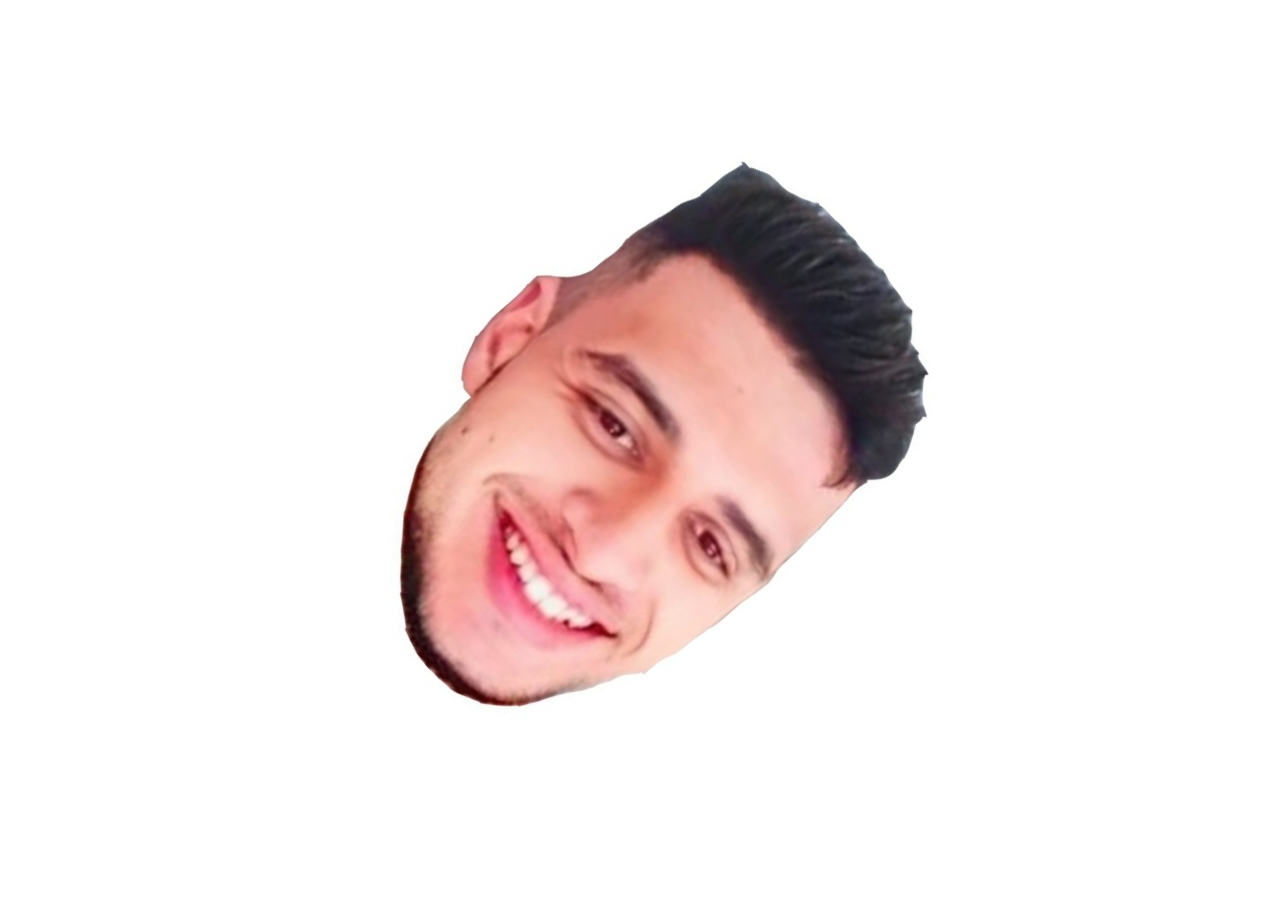
==== index.html @ 238a66ec "Estrutura inicial do projeto" ====
<!doctype html>
<html lang="pt-br">

<head>

    <meta charset="utf-8">
    <meta name="viewport" content="width=device-width, initial-scale=1">

    <link href="https://cdn.jsdelivr.net/npm/bootstrap@5.0.2/dist/css/bootstrap.min.css" rel="stylesheet" integrity="sha384-EVSTQN3/azprG1Anm3QDgpJLIm9Nao0Yz1ztcQTwFspd3yD65VohhpuuCOmLASjC" crossorigin="anonymous">
    <link rel="stylesheet" href="css/style.css">

    <title>Cabeça Girando </title>
   
</head>

<body>


    <div class="h-100 d-flex align-items-center justify-content-center">
        <a href="./readme.html">
            <img id="img" src="img/cabeca.jpg">
        </a>

    </div>





    <script src="https://cdn.jsdelivr.net/npm/bootstrap@5.0.2/dist/js/bootstrap.bundle.min.js" integrity="sha384-MrcW6ZMFYlzcLA8Nl+NtUVF0sA7MsXsP1UyJoMp4YLEuNSfAP+JcXn/tWtIaxVXM" crossorigin="anonymous"></script>
    <script src="https://cdnjs.cloudflare.com/ajax/libs/gsap/3.10.4/gsap.min.js"></script>
    <script src="js/main.js"></script>


</body>

</html>
---- css/style.css ----
html,
body {
    height: 100%
}
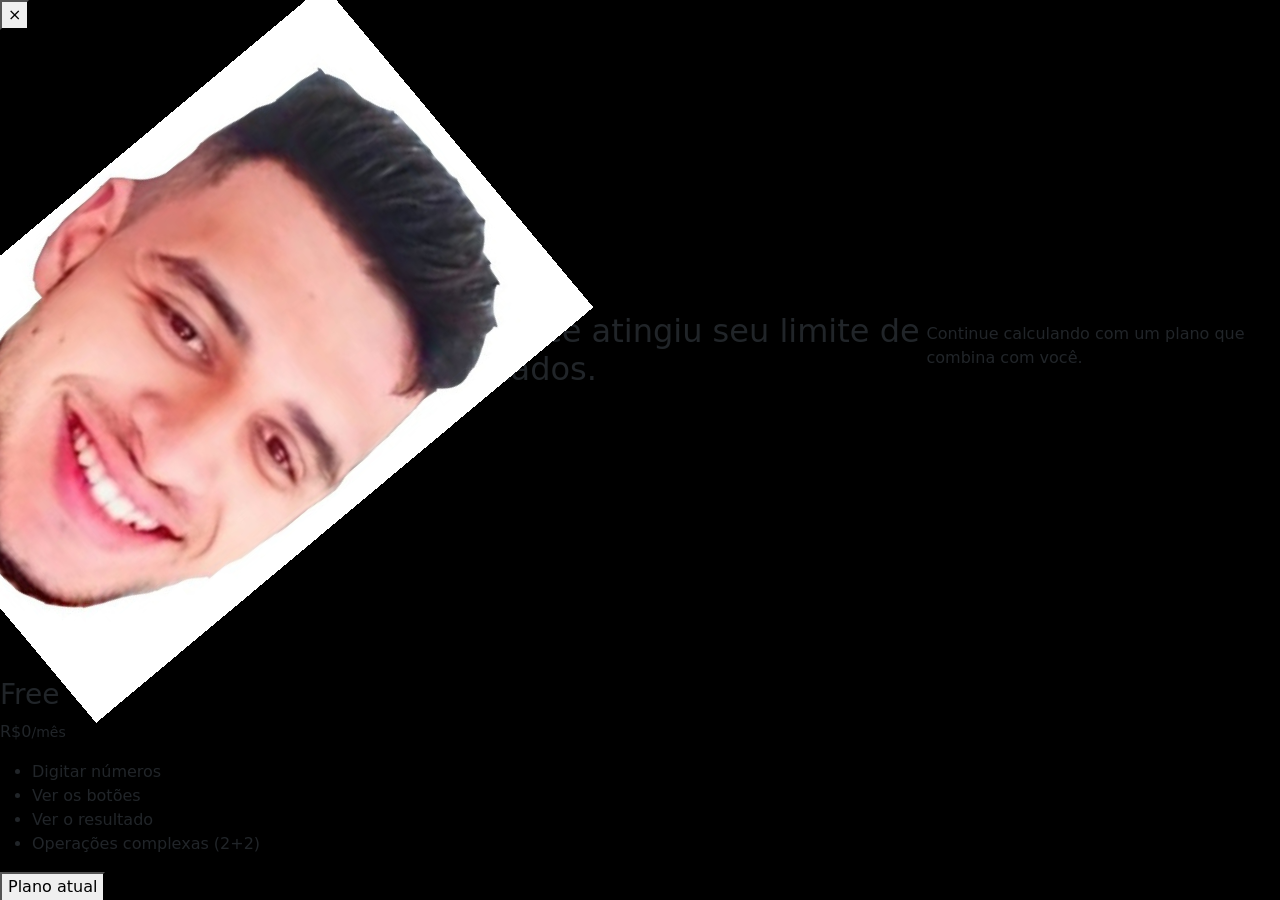
==== commit 5fb4215d: "feat: substitui home pela estrutura da calculadora HeadCalc" ====
--- a/index.html
+++ b/index.html
@@ -2,36 +2,138 @@
 <html lang="pt-br">
 
 <head>
-
     <meta charset="utf-8">
     <meta name="viewport" content="width=device-width, initial-scale=1">
+    <meta name="description" content="HeadCalc — a primeira calculadora SaaS do mercado. Faça contas de verdade, agora com planos.">
 
     <link href="https://cdn.jsdelivr.net/npm/bootstrap@5.0.2/dist/css/bootstrap.min.css" rel="stylesheet" integrity="sha384-EVSTQN3/azprG1Anm3QDgpJLIm9Nao0Yz1ztcQTwFspd3yD65VohhpuuCOmLASjC" crossorigin="anonymous">
     <link rel="stylesheet" href="css/style.css">
 
-    <title>Cabeça Girando </title>
-   
+    <title>HeadCalc — Calculadora Premium</title>
 </head>
 
 <body>
 
+    <header class="app-header">
+        <div class="brand">
+            <span class="logo-dot"></span>
+            <span class="brand-name">HeadCalc</span>
+            <span class="badge-pro">PRO</span>
+        </div>
+        <nav class="top-nav">
+            <a href="#" class="nav-link">Recursos</a>
+            <a href="#" class="nav-link">Preços</a>
+            <a href="./readme.html" class="nav-link">Sobre</a>
+        </nav>
+    </header>
 
-    <div class="h-100 d-flex align-items-center justify-content-center">
-        <a href="./readme.html">
-            <img id="img" src="img/cabeca.jpg">
-        </a>
+    <main class="app-main">
+        <section class="hero-copy">
+            <h1>A calculadora que <span class="grad">escala com você</span>.</h1>
+            <p class="lead">Some, subtraia, multiplique e divida com a confiança de uma stack cloud-native.
+                Comece grátis — resultados a partir do plano Pro.</p>
+            <ul class="hero-perks">
+                <li>Sintaxe familiar de calculadora</li>
+                <li>Suporte 24/7 (na próxima release)</li>
+                <li>SLA de 99,9% (contando finais de semana)</li>
+            </ul>
+        </section>
 
+        <section class="calc-wrapper">
+            <div class="calc" role="application" aria-label="Calculadora">
+                <div class="calc-display" id="display" aria-live="polite">0</div>
+                <div class="calc-subdisplay" id="subdisplay">&nbsp;</div>
+                <div class="calc-grid">
+                    <button class="btn btn-fn" data-action="clear">C</button>
+                    <button class="btn btn-fn" data-action="sign">±</button>
+                    <button class="btn btn-fn" data-action="percent">%</button>
+                    <button class="btn btn-op" data-op="/">÷</button>
+
+                    <button class="btn btn-num" data-num="7">7</button>
+                    <button class="btn btn-num" data-num="8">8</button>
+                    <button class="btn btn-num" data-num="9">9</button>
+                    <button class="btn btn-op" data-op="*">×</button>
+
+                    <button class="btn btn-num" data-num="4">4</button>
+                    <button class="btn btn-num" data-num="5">5</button>
+                    <button class="btn btn-num" data-num="6">6</button>
+                    <button class="btn btn-op" data-op="-">−</button>
+
+                    <button class="btn btn-num" data-num="1">1</button>
+                    <button class="btn btn-num" data-num="2">2</button>
+                    <button class="btn btn-num" data-num="3">3</button>
+                    <button class="btn btn-op" data-op="+">+</button>
+
+                    <button class="btn btn-num btn-zero" data-num="0">0</button>
+                    <button class="btn btn-num" data-num=".">,</button>
+                    <button class="btn btn-eq" id="btn-equals">=</button>
+                </div>
+                <p class="calc-hint">Resultado disponível a partir do plano <strong>Pro</strong>.</p>
+            </div>
+        </section>
+    </main>
+
+    <div class="modal-backdrop" id="modal" aria-hidden="true">
+        <div class="modal-card" role="dialog" aria-modal="true" aria-labelledby="modal-title">
+            <button class="modal-close" id="modal-close" aria-label="Fechar">×</button>
+
+            <div class="modal-header">
+                <img id="img" src="img/cabeca.jpg" alt="" class="modal-avatar">
+                <h2 id="modal-title">Ops! Você atingiu seu limite de resultados.</h2>
+                <p class="modal-sub">Continue calculando com um plano que combina com você.</p>
+            </div>
+
+            <div class="plans">
+                <article class="plan">
+                    <h3>Free</h3>
+                    <p class="price"><span>R$</span>0<small>/mês</small></p>
+                    <ul>
+                        <li>Digitar números</li>
+                        <li>Ver os botões</li>
+                        <li class="off">Ver o resultado</li>
+                        <li class="off">Operações complexas (2+2)</li>
+                    </ul>
+                    <button class="plan-cta secondary" data-plan="free">Plano atual</button>
+                </article>
+
+                <article class="plan featured">
+                    <div class="ribbon">Mais popular</div>
+                    <h3>Pro</h3>
+                    <p class="price"><span>R$</span>29<small>,90/mês</small></p>
+                    <ul>
+                        <li>Tudo do Free</li>
+                        <li>Ver o resultado (1x/dia)</li>
+                        <li>Soma e subtração ilimitadas</li>
+                        <li class="off">Multiplicação e divisão</li>
+                    </ul>
+                    <button class="plan-cta" data-plan="pro">Assinar Pro</button>
+                </article>
+
+                <article class="plan">
+                    <h3>Enterprise</h3>
+                    <p class="price"><span>R$</span>499<small>,00/mês</small></p>
+                    <ul>
+                        <li>Tudo do Pro</li>
+                        <li>Resultados ilimitados</li>
+                        <li>Suporte via carta registrada</li>
+                        <li>Aceitamos boleto de 500 anos</li>
+                    </ul>
+                    <button class="plan-cta" data-plan="enterprise">Falar com vendas</button>
+                </article>
+            </div>
+
+            <p class="modal-foot">*Este produto é uma sátira. Sua calculadora nativa continua grátis. Provavelmente.</p>
+        </div>
     </div>
 
-
-
-
+    <footer class="app-footer">
+        <span>© <span id="year"></span> HeadCalc Inc. — Cabeça girando desde 2019.</span>
+    </footer>
 
     <script src="https://cdn.jsdelivr.net/npm/bootstrap@5.0.2/dist/js/bootstrap.bundle.min.js" integrity="sha384-MrcW6ZMFYlzcLA8Nl+NtUVF0sA7MsXsP1UyJoMp4YLEuNSfAP+JcXn/tWtIaxVXM" crossorigin="anonymous"></script>
     <script src="https://cdnjs.cloudflare.com/ajax/libs/gsap/3.10.4/gsap.min.js"></script>
     <script src="js/main.js"></script>
 
-
 </body>
 
-</html>+</html>
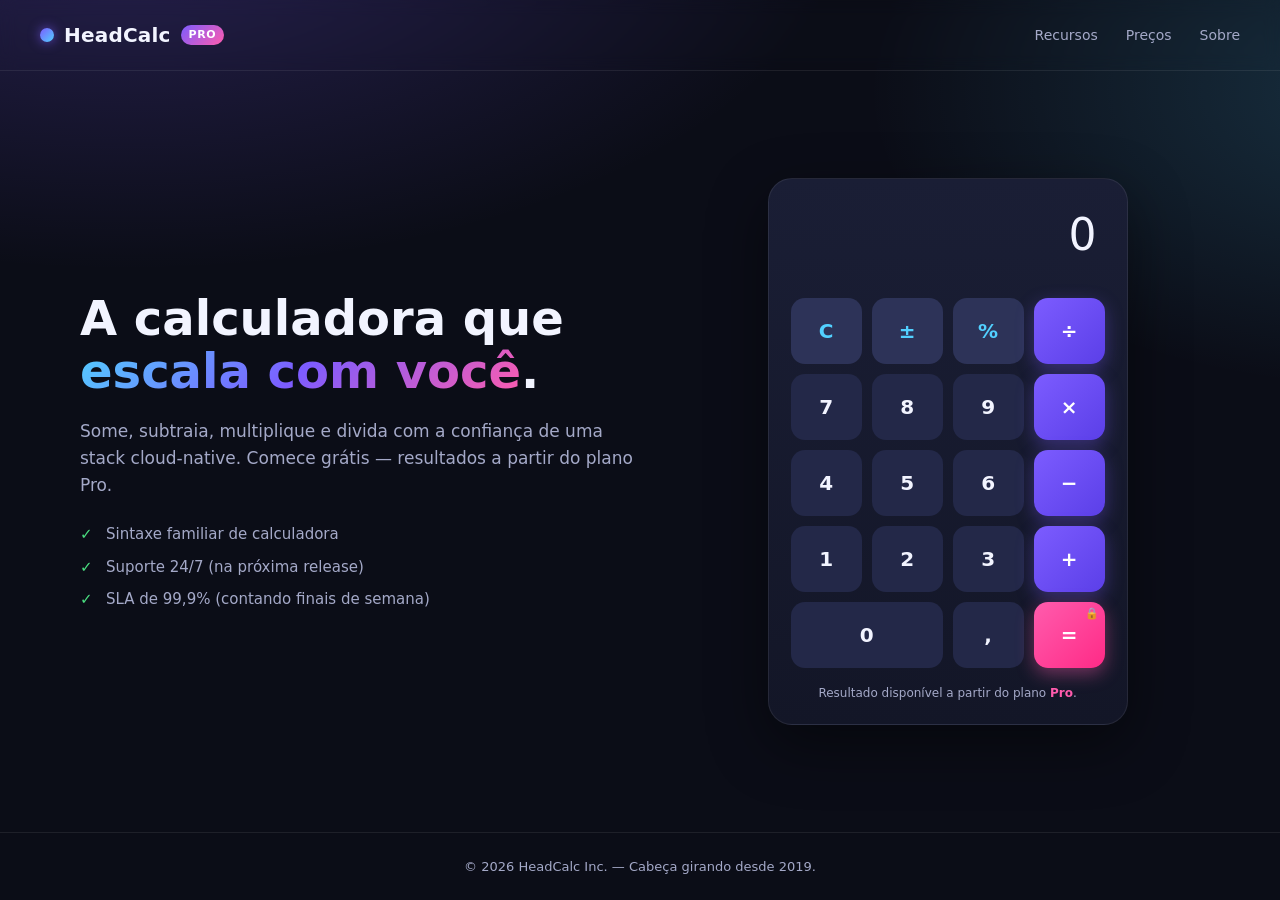
==== commit 2b5de4fc: "feat: adiciona meta tags Open Graph, theme-color e favicon" ====
--- a/index.html
+++ b/index.html
@@ -5,7 +5,15 @@
     <meta charset="utf-8">
     <meta name="viewport" content="width=device-width, initial-scale=1">
     <meta name="description" content="HeadCalc — a primeira calculadora SaaS do mercado. Faça contas de verdade, agora com planos.">
+    <meta name="theme-color" content="#7c5cff">
 
+    <meta property="og:type" content="website">
+    <meta property="og:title" content="HeadCalc — Calculadora Premium">
+    <meta property="og:description" content="A calculadora que escala com você. Some grátis, veja o resultado a partir do plano Pro.">
+    <meta property="og:image" content="img/cabeca.jpg">
+    <meta name="twitter:card" content="summary_large_image">
+
+    <link rel="icon" type="image/jpeg" href="img/cabeca.jpg">
     <link href="https://cdn.jsdelivr.net/npm/bootstrap@5.0.2/dist/css/bootstrap.min.css" rel="stylesheet" integrity="sha384-EVSTQN3/azprG1Anm3QDgpJLIm9Nao0Yz1ztcQTwFspd3yD65VohhpuuCOmLASjC" crossorigin="anonymous">
     <link rel="stylesheet" href="css/style.css">
 
--- a/css/style.css
+++ b/css/style.css
@@ -1,4 +1,523 @@
+:root {
+    --bg: #0b0d17;
+    --bg-2: #131627;
+    --surface: #1a1e35;
+    --surface-2: #232848;
+    --primary: #7c5cff;
+    --primary-2: #52d0ff;
+    --accent: #ff5cad;
+    --text: #f2f4ff;
+    --text-dim: #a4a9c8;
+    --danger: #ff6161;
+    --success: #4ade80;
+    --border: rgba(255, 255, 255, 0.08);
+    --radius: 16px;
+    --shadow: 0 20px 60px rgba(0, 0, 0, 0.45);
+}
+
+* {
+    box-sizing: border-box;
+}
+
 html,
 body {
-    height: 100%
-}+    height: 100%;
+}
+
+body {
+    margin: 0;
+    background:
+        radial-gradient(1200px 600px at 10% -10%, rgba(124, 92, 255, 0.25), transparent 60%),
+        radial-gradient(900px 500px at 110% 10%, rgba(82, 208, 255, 0.18), transparent 60%),
+        var(--bg);
+    color: var(--text);
+    font-family: 'Inter', system-ui, -apple-system, Segoe UI, Roboto, sans-serif;
+    min-height: 100vh;
+    display: flex;
+    flex-direction: column;
+}
+
+/* ---------- Header ---------- */
+.app-header {
+    display: flex;
+    align-items: center;
+    justify-content: space-between;
+    padding: 20px 40px;
+    border-bottom: 1px solid var(--border);
+    backdrop-filter: blur(8px);
+}
+
+.brand {
+    display: flex;
+    align-items: center;
+    gap: 10px;
+    font-weight: 700;
+    font-size: 20px;
+    letter-spacing: 0.2px;
+}
+
+.logo-dot {
+    width: 14px;
+    height: 14px;
+    border-radius: 50%;
+    background: linear-gradient(135deg, var(--primary), var(--primary-2));
+    box-shadow: 0 0 12px rgba(124, 92, 255, 0.7);
+}
+
+.badge-pro {
+    font-size: 11px;
+    padding: 2px 8px;
+    border-radius: 999px;
+    background: linear-gradient(135deg, var(--primary), var(--accent));
+    color: white;
+    font-weight: 700;
+    letter-spacing: 0.5px;
+}
+
+.top-nav {
+    display: flex;
+    gap: 28px;
+}
+
+.nav-link {
+    color: var(--text-dim);
+    text-decoration: none;
+    font-size: 14px;
+    transition: color 0.15s;
+}
+
+.nav-link:hover {
+    color: var(--text);
+}
+
+/* ---------- Main layout ---------- */
+.app-main {
+    flex: 1;
+    display: grid;
+    grid-template-columns: 1.1fr 1fr;
+    gap: 60px;
+    align-items: center;
+    padding: 60px 80px;
+    max-width: 1280px;
+    margin: 0 auto;
+    width: 100%;
+}
+
+.hero-copy h1 {
+    font-size: clamp(28px, 4vw, 48px);
+    line-height: 1.1;
+    margin: 0 0 20px;
+    font-weight: 800;
+}
+
+.grad {
+    background: linear-gradient(135deg, var(--primary-2), var(--primary), var(--accent));
+    -webkit-background-clip: text;
+    background-clip: text;
+    color: transparent;
+}
+
+.lead {
+    font-size: 17px;
+    color: var(--text-dim);
+    line-height: 1.6;
+    margin: 0 0 24px;
+}
+
+.hero-perks {
+    list-style: none;
+    padding: 0;
+    margin: 0;
+    display: grid;
+    gap: 10px;
+}
+
+.hero-perks li {
+    padding-left: 26px;
+    position: relative;
+    color: var(--text-dim);
+    font-size: 15px;
+}
+
+.hero-perks li::before {
+    content: "✓";
+    position: absolute;
+    left: 0;
+    top: 0;
+    color: var(--success);
+    font-weight: 700;
+}
+
+/* ---------- Calculator ---------- */
+.calc-wrapper {
+    display: flex;
+    justify-content: center;
+}
+
+.calc {
+    width: 100%;
+    max-width: 360px;
+    background: linear-gradient(180deg, var(--surface), var(--bg-2));
+    border: 1px solid var(--border);
+    border-radius: 24px;
+    padding: 22px;
+    box-shadow: var(--shadow);
+}
+
+.calc-display {
+    font-size: 44px;
+    font-weight: 300;
+    text-align: right;
+    padding: 12px 8px 0;
+    min-height: 60px;
+    line-height: 1;
+    overflow: hidden;
+    text-overflow: ellipsis;
+    white-space: nowrap;
+}
+
+.calc-subdisplay {
+    text-align: right;
+    color: var(--text-dim);
+    font-size: 14px;
+    min-height: 20px;
+    padding: 4px 8px 12px;
+}
+
+.calc-grid {
+    display: grid;
+    grid-template-columns: repeat(4, 1fr);
+    gap: 10px;
+}
+
+.btn {
+    border: none;
+    border-radius: 14px;
+    padding: 18px 0;
+    font-size: 20px;
+    font-weight: 600;
+    cursor: pointer;
+    color: var(--text);
+    background: var(--surface-2);
+    transition: transform 0.08s, background 0.15s, box-shadow 0.15s;
+}
+
+.btn:hover {
+    background: #2b3157;
+}
+
+.btn:active {
+    transform: scale(0.96);
+}
+
+.btn-fn {
+    background: #2d3358;
+    color: var(--primary-2);
+}
+
+.btn-op {
+    background: linear-gradient(135deg, var(--primary), #5b3fe8);
+    color: white;
+    box-shadow: 0 6px 18px rgba(124, 92, 255, 0.35);
+}
+
+.btn-op:hover {
+    filter: brightness(1.1);
+    background: linear-gradient(135deg, var(--primary), #5b3fe8);
+}
+
+.btn-zero {
+    grid-column: span 2;
+}
+
+.btn-eq {
+    background: linear-gradient(135deg, var(--accent), #ff2a86);
+    color: white;
+    box-shadow: 0 6px 18px rgba(255, 92, 173, 0.4);
+    position: relative;
+}
+
+.btn-eq:hover {
+    filter: brightness(1.1);
+}
+
+.btn-eq::after {
+    content: "🔒";
+    position: absolute;
+    top: 4px;
+    right: 6px;
+    font-size: 11px;
+    opacity: 0.85;
+}
+
+.calc-hint {
+    margin: 16px 4px 0;
+    font-size: 12px;
+    color: var(--text-dim);
+    text-align: center;
+}
+
+.calc-hint strong {
+    color: var(--accent);
+}
+
+/* ---------- Modal ---------- */
+.modal-backdrop {
+    position: fixed;
+    inset: 0;
+    background: rgba(4, 6, 15, 0.72);
+    backdrop-filter: blur(6px);
+    display: none;
+    align-items: center;
+    justify-content: center;
+    z-index: 1000;
+    padding: 24px;
+}
+
+.modal-backdrop.open {
+    display: flex;
+    animation: fadeIn 0.2s ease-out;
+}
+
+@keyframes fadeIn {
+    from { opacity: 0; }
+    to { opacity: 1; }
+}
+
+.modal-card {
+    background: linear-gradient(180deg, var(--surface), var(--bg-2));
+    border: 1px solid var(--border);
+    border-radius: 24px;
+    padding: 40px;
+    max-width: 960px;
+    width: 100%;
+    max-height: 90vh;
+    overflow-y: auto;
+    position: relative;
+    box-shadow: var(--shadow);
+    animation: pop 0.25s cubic-bezier(0.2, 1, 0.35, 1.2);
+}
+
+@keyframes pop {
+    from { transform: translateY(20px) scale(0.96); opacity: 0; }
+    to { transform: translateY(0) scale(1); opacity: 1; }
+}
+
+.modal-close {
+    position: absolute;
+    top: 16px;
+    right: 20px;
+    background: transparent;
+    border: none;
+    color: var(--text-dim);
+    font-size: 28px;
+    cursor: pointer;
+    line-height: 1;
+    padding: 4px 10px;
+    border-radius: 8px;
+    transition: background 0.15s, color 0.15s;
+}
+
+.modal-close:hover {
+    background: var(--surface-2);
+    color: var(--text);
+}
+
+.modal-header {
+    text-align: center;
+    margin-bottom: 32px;
+}
+
+.modal-avatar {
+    width: 84px;
+    height: 84px;
+    border-radius: 50%;
+    object-fit: cover;
+    margin-bottom: 16px;
+    border: 3px solid var(--primary);
+    box-shadow: 0 0 20px rgba(124, 92, 255, 0.5);
+}
+
+.modal-header h2 {
+    margin: 0 0 8px;
+    font-size: 26px;
+    font-weight: 700;
+}
+
+.modal-sub {
+    color: var(--text-dim);
+    margin: 0;
+    font-size: 15px;
+}
+
+/* ---------- Plans ---------- */
+.plans {
+    display: grid;
+    grid-template-columns: repeat(3, 1fr);
+    gap: 18px;
+}
+
+.plan {
+    background: var(--surface-2);
+    border: 1px solid var(--border);
+    border-radius: var(--radius);
+    padding: 26px 22px;
+    display: flex;
+    flex-direction: column;
+    position: relative;
+    transition: transform 0.2s, border-color 0.2s;
+}
+
+.plan:hover {
+    transform: translateY(-4px);
+    border-color: rgba(124, 92, 255, 0.5);
+}
+
+.plan.featured {
+    border-color: var(--primary);
+    background: linear-gradient(180deg, rgba(124, 92, 255, 0.15), var(--surface-2));
+    box-shadow: 0 10px 30px rgba(124, 92, 255, 0.25);
+}
+
+.ribbon {
+    position: absolute;
+    top: -12px;
+    left: 50%;
+    transform: translateX(-50%);
+    background: linear-gradient(135deg, var(--primary), var(--accent));
+    color: white;
+    font-size: 11px;
+    font-weight: 700;
+    letter-spacing: 0.6px;
+    text-transform: uppercase;
+    padding: 4px 12px;
+    border-radius: 999px;
+}
+
+.plan h3 {
+    margin: 0 0 12px;
+    font-size: 20px;
+    font-weight: 700;
+}
+
+.plan .price {
+    font-size: 40px;
+    font-weight: 800;
+    margin: 0 0 20px;
+    line-height: 1;
+}
+
+.plan .price span {
+    font-size: 18px;
+    color: var(--text-dim);
+    margin-right: 4px;
+}
+
+.plan .price small {
+    font-size: 14px;
+    color: var(--text-dim);
+    font-weight: 500;
+}
+
+.plan ul {
+    list-style: none;
+    padding: 0;
+    margin: 0 0 24px;
+    display: grid;
+    gap: 10px;
+    flex: 1;
+}
+
+.plan li {
+    font-size: 14px;
+    color: var(--text);
+    padding-left: 22px;
+    position: relative;
+}
+
+.plan li::before {
+    content: "✓";
+    position: absolute;
+    left: 0;
+    color: var(--success);
+    font-weight: 700;
+}
+
+.plan li.off {
+    color: var(--text-dim);
+    text-decoration: line-through;
+}
+
+.plan li.off::before {
+    content: "✕";
+    color: var(--danger);
+}
+
+.plan-cta {
+    background: linear-gradient(135deg, var(--primary), var(--accent));
+    color: white;
+    border: none;
+    border-radius: 12px;
+    padding: 12px 18px;
+    font-weight: 700;
+    font-size: 14px;
+    cursor: pointer;
+    transition: filter 0.15s, transform 0.08s;
+}
+
+.plan-cta:hover {
+    filter: brightness(1.1);
+}
+
+.plan-cta:active {
+    transform: scale(0.98);
+}
+
+.plan-cta.secondary {
+    background: transparent;
+    border: 1px solid var(--border);
+    color: var(--text-dim);
+    cursor: not-allowed;
+}
+
+.modal-foot {
+    text-align: center;
+    color: var(--text-dim);
+    font-size: 12px;
+    margin: 28px 0 0;
+    font-style: italic;
+}
+
+/* ---------- Footer ---------- */
+.app-footer {
+    text-align: center;
+    padding: 24px;
+    color: var(--text-dim);
+    font-size: 13px;
+    border-top: 1px solid var(--border);
+}
+
+/* ---------- Responsive ---------- */
+@media (max-width: 900px) {
+    .app-main {
+        grid-template-columns: 1fr;
+        padding: 40px 24px;
+        gap: 40px;
+    }
+
+    .plans {
+        grid-template-columns: 1fr;
+    }
+
+    .app-header {
+        padding: 16px 20px;
+    }
+
+    .top-nav {
+        gap: 16px;
+    }
+
+    .modal-card {
+        padding: 28px 20px;
+    }
+}
